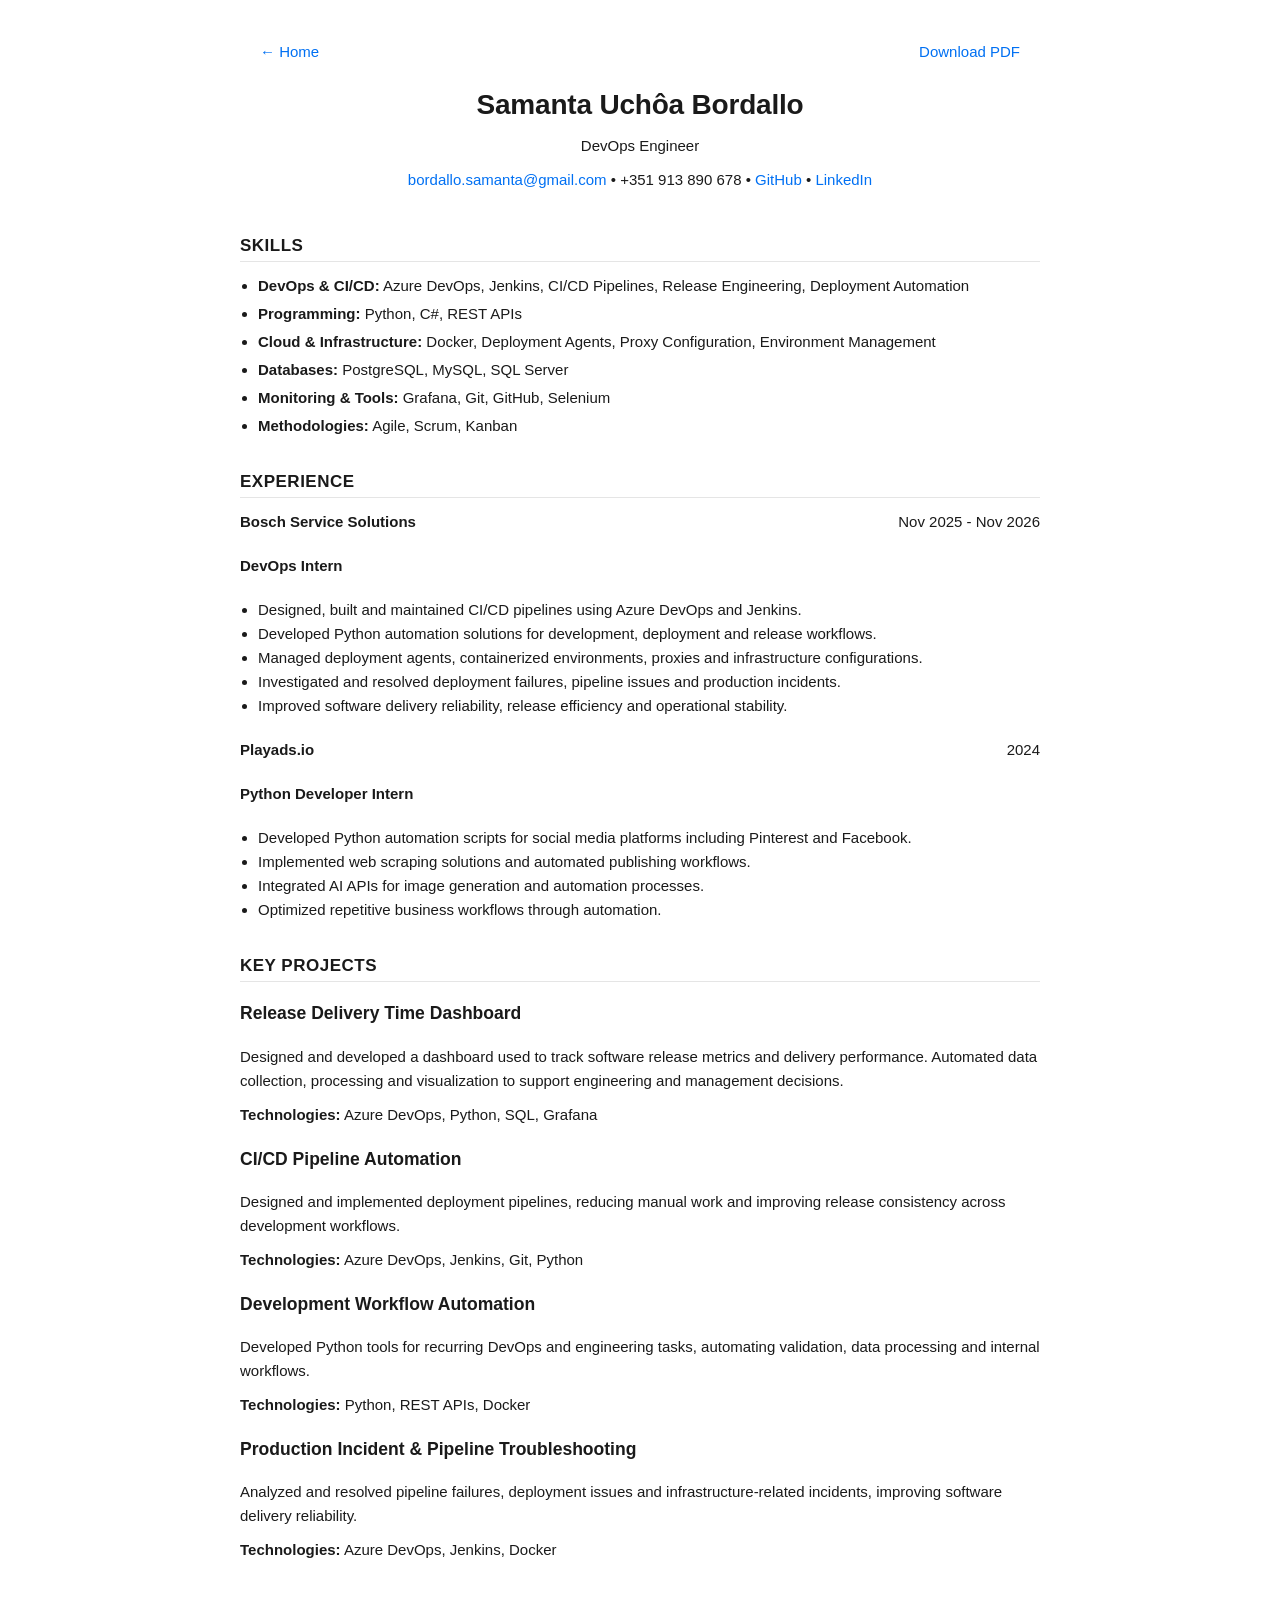
==== cv.html @ a9e8c7e7 "Add landing page, projects page and CV download Move the existing resume to cv.html, add a landing p" ====
<!DOCTYPE html>
<html lang="en">
<head>
    <meta charset="UTF-8">
    <meta name="viewport" content="width=device-width, initial-scale=1.0">
    <title>Samanta Bordallo</title>
    <link rel="stylesheet" href="style.css">
<style>@media print{.noprint{display:none!important}}</style>
</head>
<body>
<p class="noprint" style="max-width:800px;margin:16px auto 0;padding:0 20px;display:flex;justify-content:space-between"><a href="./">← Home</a><a href="Samanta_Bordallo_CV.pdf" download>Download PDF</a></p>

<header>
    <h1>Samanta Uchôa Bordallo</h1>
    <p class="role">DevOps Engineer</p>

    <div class="contact">
        <a href="mailto:bordallo.samanta@gmail.com">bordallo.samanta@gmail.com</a>
        <span>•</span>
        <span>+351 913 890 678</span>
        <span>•</span>
        <a href="https://github.com/samanta-bordallo" target="_blank">GitHub</a>
        <span>•</span>
        <a href="https://www.linkedin.com/in/samanta-bordallo-86805a117/" target="_blank">LinkedIn</a>
    </div>
</header>

<main>

    <!-- SKILLS -->

    <section>
    <h2>Skills</h2>

    <ul class="skills">

        <li>
            <strong>DevOps & CI/CD:</strong>
            Azure DevOps, Jenkins, CI/CD Pipelines, Release Engineering,
            Deployment Automation
        </li>

        <li>
            <strong>Programming:</strong>
            Python, C#, REST APIs
        </li>

        <li>
            <strong>Cloud & Infrastructure:</strong>
            Docker, Deployment Agents, Proxy Configuration,
            Environment Management
        </li>

        <li>
            <strong>Databases:</strong>
            PostgreSQL, MySQL, SQL Server
        </li>

        <li>
            <strong>Monitoring & Tools:</strong>
            Grafana, Git, GitHub, Selenium
        </li>

        <li>
            <strong>Methodologies:</strong>
            Agile, Scrum, Kanban
        </li>

    </ul>
</section>


    <!-- EXPERIENCE -->

    <section>
        <h2>Experience</h2>

        <div class="job">

            <div class="job-header">
                <div>
                    <h3>Bosch Service Solutions</h3>
                    <h4>DevOps Intern</h4>
                </div>
                <span>Nov 2025 - Nov 2026</span>
            </div>

            <ul>
                <li>
                    Designed, built and maintained CI/CD pipelines using
                    Azure DevOps and Jenkins.
                </li>

                <li>
                    Developed Python automation solutions for development,
                    deployment and release workflows.
                </li>

                <li>
                    Managed deployment agents, containerized environments,
                    proxies and infrastructure configurations.
                </li>

                <li>
                    Investigated and resolved deployment failures,
                    pipeline issues and production incidents.
                </li>

                <li>
                    Improved software delivery reliability, release
                    efficiency and operational stability.
                </li>
            </ul>

        </div>


        <div class="job">

            <div class="job-header">
                <div>
                    <h3>Playads.io</h3>
                    <h4>Python Developer Intern</h4>
                </div>
                <span>2024</span>
            </div>

            <ul>
                <li>
                    Developed Python automation scripts for social media
                    platforms including Pinterest and Facebook.
                </li>

                <li>
                    Implemented web scraping solutions and automated
                    publishing workflows.
                </li>

                <li>
                    Integrated AI APIs for image generation
                    and automation processes.
                </li>

                <li>
                    Optimized repetitive business workflows
                    through automation.
                </li>
            </ul>

        </div>

    </section>


    <!-- KEY PROJECTS -->

    <section>
        <h2>Key Projects</h2>

        <div class="project">

            <h3>Release Delivery Time Dashboard</h3>

            <p>
                Designed and developed a dashboard used to track
                software release metrics and delivery performance.
                Automated data collection, processing and visualization
                to support engineering and management decisions.
            </p>

            <p>
                <strong>Technologies:</strong>
                Azure DevOps, Python, SQL, Grafana
            </p>

        </div>


        <div class="project">

            <h3>CI/CD Pipeline Automation</h3>

            <p>
                Designed and implemented deployment pipelines,
                reducing manual work and improving release consistency
                across development workflows.
            </p>

            <p>
                <strong>Technologies:</strong>
                Azure DevOps, Jenkins, Git, Python
            </p>

        </div>


        <div class="project">

            <h3>Development Workflow Automation</h3>

            <p>
                Developed Python tools for recurring DevOps and
                engineering tasks, automating validation,
                data processing and internal workflows.
            </p>

            <p>
                <strong>Technologies:</strong>
                Python, REST APIs, Docker
            </p>

        </div>


        <div class="project">

            <h3>Production Incident & Pipeline Troubleshooting</h3>

            <p>
                Analyzed and resolved pipeline failures,
                deployment issues and infrastructure-related incidents,
                improving software delivery reliability.
            </p>

            <p>
                <strong>Technologies:</strong>
                Azure DevOps, Jenkins, Docker
            </p>

        </div>

    </section>

</main>

</body>
</html>
---- style.css ----
:root {
  --text: #1a1a1a;
  --muted: #555;
  --accent: #0070f3;
  --line: #e5e5e5;
}

body {
  font-family: -apple-system, BlinkMacSystemFont, "Segoe UI", Roboto, Helvetica, Arial, sans-serif;
  color: var(--text);
  background: #fff;
  max-width: 800px;
  margin: 40px auto;
  padding: 0 20px 60px;
  line-height: 1.6;
  font-size: 15px;
}

header {
  text-align: center;
  margin-bottom: 40px;
}

h1 {
  font-size: 28px;
  margin-bottom: 6px;
  letter-spacing: -0.2px;
}

.location {
  color: var(--muted);
  margin-bottom: 4px;
}

.links a {
  color: var(--accent);
  text-decoration: none;
}

.links a:hover {
  text-decoration: underline;
}

section {
  margin-bottom: 30px;
}

h2 {
  font-size: 17px;
  text-transform: uppercase;
  letter-spacing: 0.5px;
  border-bottom: 1px solid var(--line);
  margin-bottom: 12px;
  padding-bottom: 2px;
}

ul {
  margin: 0;
  padding-left: 18px;
}

.skills li {
  margin-bottom: 4px;
}

.job {
  margin-bottom: 20px;
}

.job-header {
  display: flex;
  justify-content: space-between;
  align-items: baseline;
  flex-wrap: wrap;
}

.job-header h3 {
  font-size: 15px;
  font-weight: 600;
  margin: 0;
}

.date {
  color: var(--muted);
  font-size: 14px;
}

a {
  color: var(--accent);
  text-decoration: none;
}

a:hover {
  text-decoration: underline;
}

p {
  margin-top: 6px;
  margin-bottom: 10px;
}
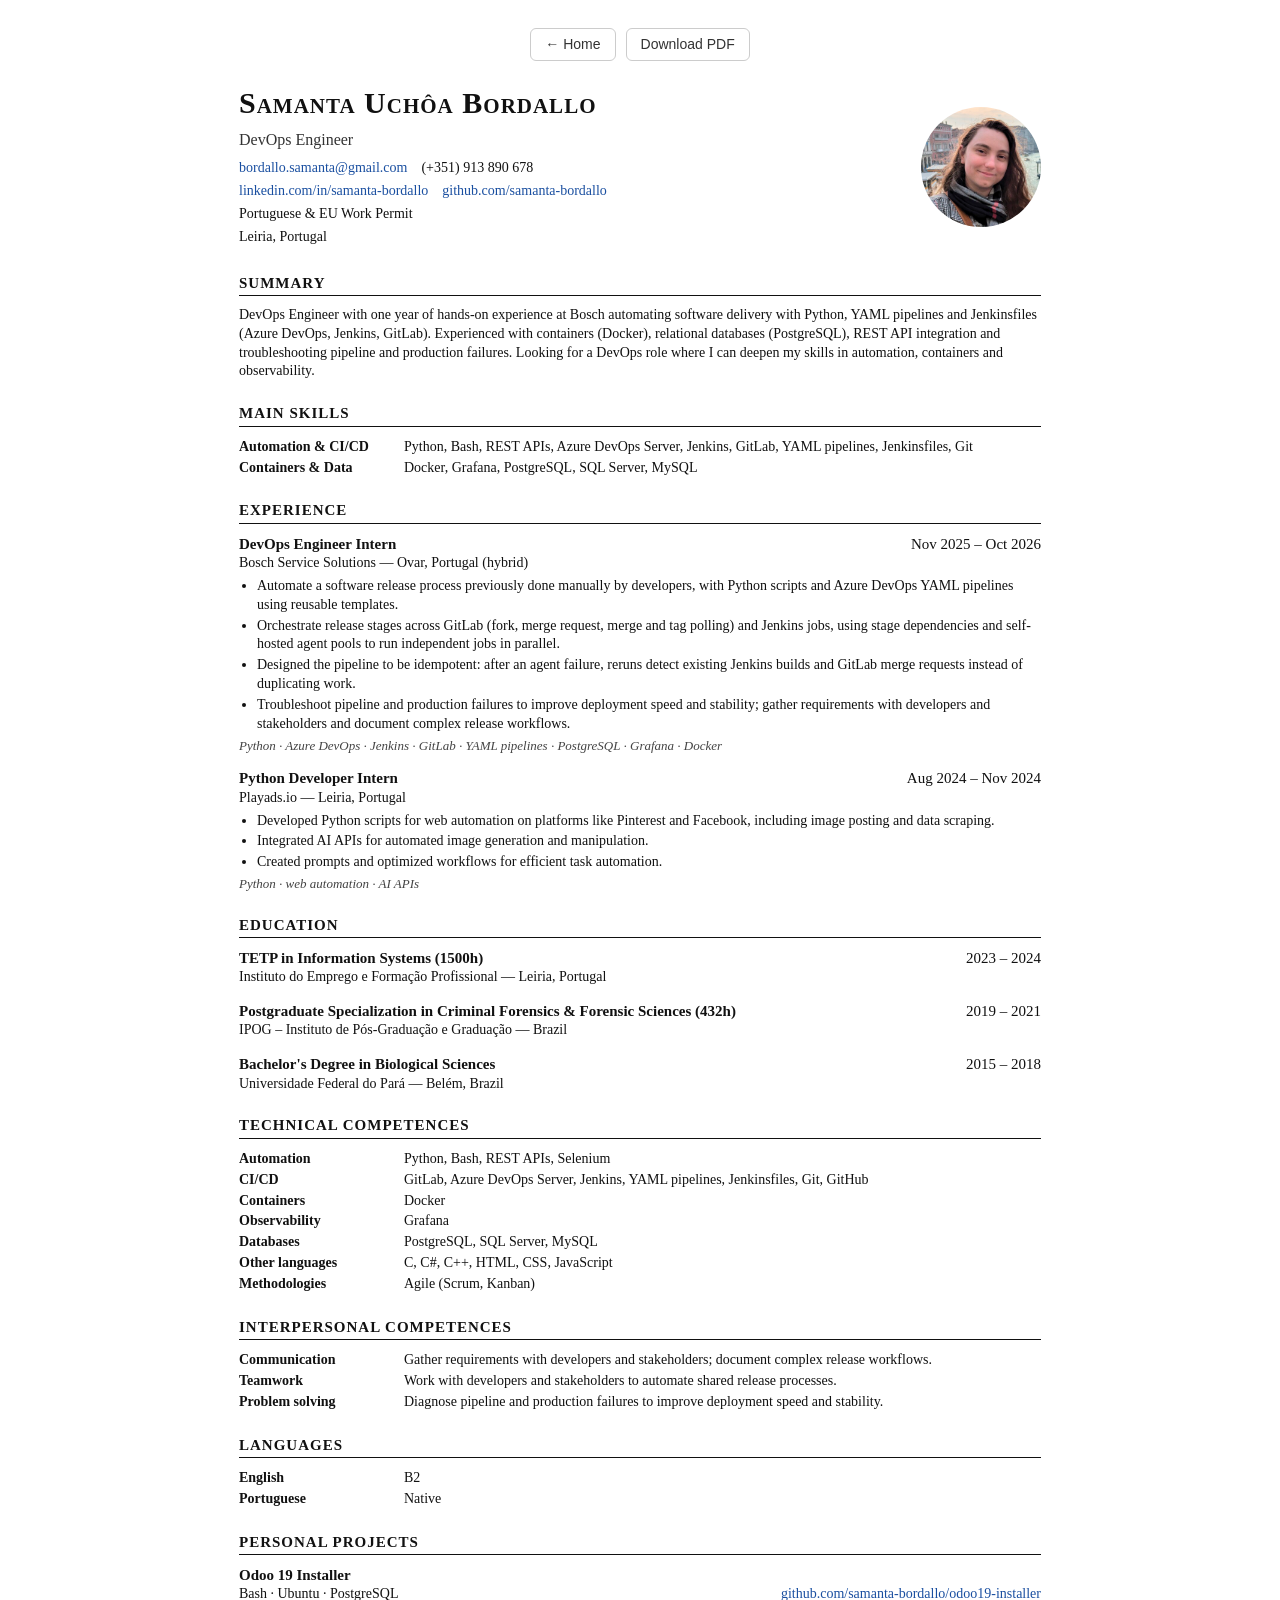
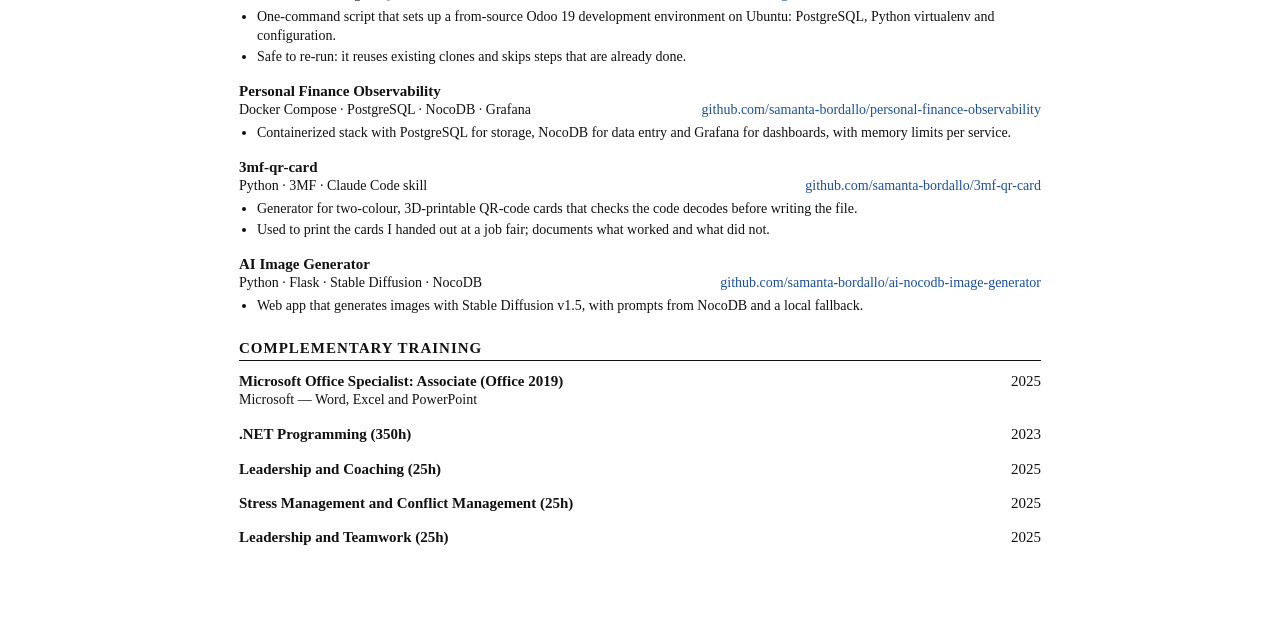
==== commit 9de73dea: "Redesign the CV page and PDF One scrolling page on the site, with a two-page A4 PDF behind the downl" ====
--- a/cv.html
+++ b/cv.html
@@ -1,237 +1,172 @@
 <!DOCTYPE html>
 <html lang="en">
 <head>
-    <meta charset="UTF-8">
-    <meta name="viewport" content="width=device-width, initial-scale=1.0">
-    <title>Samanta Bordallo</title>
-    <link rel="stylesheet" href="style.css">
-<style>@media print{.noprint{display:none!important}}</style>
+<meta charset="UTF-8">
+<meta name="viewport" content="width=device-width, initial-scale=1">
+<title>Samanta Bordallo - CV</title>
+<link rel="stylesheet" href="style.css?v=3">
 </head>
 <body>
-<p class="noprint" style="max-width:800px;margin:16px auto 0;padding:0 20px;display:flex;justify-content:space-between"><a href="./">← Home</a><a href="Samanta_Bordallo_CV.pdf" download>Download PDF</a></p>
 
-<header>
-    <h1>Samanta Uchôa Bordallo</h1>
+<nav class="topnav">
+  <a class="nav" href="./">&larr; Home</a>
+  <a class="nav" href="Samanta_Bordallo_CV.pdf" download>Download PDF</a>
+</nav>
+
+<main id="cv">
+
+<header class="cv-header">
+  <div class="cv-header-data">
+    <h1 class="name">Samanta Uchôa Bordallo</h1>
     <p class="role">DevOps Engineer</p>
-
-    <div class="contact">
-        <a href="mailto:bordallo.samanta@gmail.com">bordallo.samanta@gmail.com</a>
-        <span>•</span>
-        <span>+351 913 890 678</span>
-        <span>•</span>
-        <a href="https://github.com/samanta-bordallo" target="_blank">GitHub</a>
-        <span>•</span>
-        <a href="https://www.linkedin.com/in/samanta-bordallo-86805a117/" target="_blank">LinkedIn</a>
-    </div>
+    <p class="contact">
+      <a href="mailto:bordallo.samanta@gmail.com">bordallo.samanta@gmail.com</a> &nbsp;&nbsp;
+      (+351) 913 890 678
+    </p>
+    <p class="contact">
+      <a href="https://www.linkedin.com/in/samanta-bordallo-86805a117/" target="_blank" rel="noopener">linkedin.com/in/samanta-bordallo</a> &nbsp;&nbsp;
+      <a href="https://github.com/samanta-bordallo" target="_blank" rel="noopener">github.com/samanta-bordallo</a>
+    </p>
+    <p class="contact">Portuguese &amp; EU Work Permit</p>
+    <p class="contact">Leiria, Portugal</p>
+  </div>
+  <img class="cv-photo" src="photo.jpg" alt="Samanta Uchôa Bordallo">
 </header>
 
-<main>
+<h2 class="section">Summary</h2>
+<p class="summary">DevOps Engineer with one year of hands-on experience at Bosch automating software delivery with Python, YAML pipelines and Jenkinsfiles (Azure DevOps, Jenkins, GitLab). Experienced with containers (Docker), relational databases (PostgreSQL), REST API integration and troubleshooting pipeline and production failures. Looking for a DevOps role where I can deepen my skills in automation, containers and observability.</p>
 
-    <!-- SKILLS -->
+<h2 class="section">Main Skills</h2>
+<table class="main-skills">
+  <tbody><tr><td class="k">Automation &amp; CI/CD</td><td>Python, Bash, REST APIs, Azure DevOps Server, Jenkins, GitLab, YAML pipelines, Jenkinsfiles, Git</td></tr>
+  <tr><td class="k">Containers &amp; Data</td><td>Docker, Grafana, PostgreSQL, SQL Server, MySQL</td></tr>
+</tbody></table>
 
-    <section>
-    <h2>Skills</h2>
+<h2 class="section">Experience</h2>
 
-    <ul class="skills">
+<div class="entry">
+  <div class="entry-head"><span class="title">DevOps Engineer Intern</span><span class="date">Nov 2025 – Oct 2026</span></div>
+  <div class="entry-sub"><span class="org">Bosch Service Solutions — Ovar, Portugal (hybrid)</span></div>
+  <ul class="bullets">
+    <li>Automate a software release process previously done manually by developers, with Python scripts and Azure DevOps YAML pipelines using reusable templates.</li>
+    <li>Orchestrate release stages across GitLab (fork, merge request, merge and tag polling) and Jenkins jobs, using stage dependencies and self-hosted agent pools to run independent jobs in parallel.</li>
+    <li>Designed the pipeline to be idempotent: after an agent failure, reruns detect existing Jenkins builds and GitLab merge requests instead of duplicating work.</li>
+    <li>Troubleshoot pipeline and production failures to improve deployment speed and stability; gather requirements with developers and stakeholders and document complex release workflows.</li>
+  </ul>
+  <p class="entry-skills">Python · Azure DevOps · Jenkins · GitLab · YAML pipelines · PostgreSQL · Grafana · Docker</p>
+</div>
 
-        <li>
-            <strong>DevOps & CI/CD:</strong>
-            Azure DevOps, Jenkins, CI/CD Pipelines, Release Engineering,
-            Deployment Automation
-        </li>
+<div class="entry">
+  <div class="entry-head"><span class="title">Python Developer Intern</span><span class="date">Aug 2024 – Nov 2024</span></div>
+  <div class="entry-sub"><span class="org">Playads.io — Leiria, Portugal</span></div>
+  <ul class="bullets">
+    <li>Developed Python scripts for web automation on platforms like Pinterest and Facebook, including image posting and data scraping.</li>
+    <li>Integrated AI APIs for automated image generation and manipulation.</li>
+    <li>Created prompts and optimized workflows for efficient task automation.</li>
+  </ul>
+  <p class="entry-skills">Python · web automation · AI APIs</p>
+</div>
 
-        <li>
-            <strong>Programming:</strong>
-            Python, C#, REST APIs
-        </li>
+<h2 class="section">Education</h2>
 
-        <li>
-            <strong>Cloud & Infrastructure:</strong>
-            Docker, Deployment Agents, Proxy Configuration,
-            Environment Management
-        </li>
+<div class="entry">
+  <div class="entry-head"><span class="title">TETP in Information Systems (1500h)</span><span class="date">2023 – 2024</span></div>
+  <div class="entry-sub"><span class="org">Instituto do Emprego e Formação Profissional — Leiria, Portugal</span></div>
+</div>
 
-        <li>
-            <strong>Databases:</strong>
-            PostgreSQL, MySQL, SQL Server
-        </li>
+<div class="entry">
+  <div class="entry-head"><span class="title">Postgraduate Specialization in Criminal Forensics &amp; Forensic Sciences (432h)</span><span class="date">2019 – 2021</span></div>
+  <div class="entry-sub"><span class="org">IPOG – Instituto de Pós-Graduação e Graduação — Brazil</span></div>
+</div>
 
-        <li>
-            <strong>Monitoring & Tools:</strong>
-            Grafana, Git, GitHub, Selenium
-        </li>
+<div class="entry">
+  <div class="entry-head"><span class="title">Bachelor's Degree in Biological Sciences</span><span class="date">2015 – 2018</span></div>
+  <div class="entry-sub"><span class="org">Universidade Federal do Pará — Belém, Brazil</span></div>
+</div>
 
-        <li>
-            <strong>Methodologies:</strong>
-            Agile, Scrum, Kanban
-        </li>
+<div class="page2">
 
-    </ul>
-</section>
+<h2 class="section">Technical Competences</h2>
+<table class="main-skills">
+  <tr><td class="k">Automation</td><td>Python, Bash, REST APIs, Selenium</td></tr>
+  <tr><td class="k">CI/CD</td><td>GitLab, Azure DevOps Server, Jenkins, YAML pipelines, Jenkinsfiles, Git, GitHub</td></tr>
+  <tr><td class="k">Containers</td><td>Docker</td></tr>
+  <tr><td class="k">Observability</td><td>Grafana</td></tr>
+  <tr><td class="k">Databases</td><td>PostgreSQL, SQL Server, MySQL</td></tr>
+  <tr><td class="k">Other languages</td><td>C, C#, C++, HTML, CSS, JavaScript</td></tr>
+  <tr><td class="k">Methodologies</td><td>Agile (Scrum, Kanban)</td></tr>
+</table>
 
+<h2 class="section">Interpersonal Competences</h2>
+<table class="main-skills">
+  <tr><td class="k">Communication</td><td>Gather requirements with developers and stakeholders; document complex release workflows.</td></tr>
+  <tr><td class="k">Teamwork</td><td>Work with developers and stakeholders to automate shared release processes.</td></tr>
+  <tr><td class="k">Problem solving</td><td>Diagnose pipeline and production failures to improve deployment speed and stability.</td></tr>
+</table>
 
-    <!-- EXPERIENCE -->
+<h2 class="section">Languages</h2>
+<table class="main-skills">
+  <tr><td class="k">English</td><td>B2</td></tr>
+  <tr><td class="k">Portuguese</td><td>Native</td></tr>
+</table>
 
-    <section>
-        <h2>Experience</h2>
+<h2 class="section">Personal Projects</h2>
 
-        <div class="job">
+<div class="entry">
+  <div class="entry-head"><span class="title">Odoo 19 Installer</span></div>
+  <div class="entry-sub"><span class="org">Bash · Ubuntu · PostgreSQL</span><span class="link"><a href="https://github.com/samanta-bordallo/odoo19-installer" target="_blank" rel="noopener">github.com/samanta-bordallo/odoo19-installer</a></span></div>
+  <ul class="bullets">
+    <li>One-command script that sets up a from-source Odoo 19 development environment on Ubuntu: PostgreSQL, Python virtualenv and configuration.</li>
+    <li>Safe to re-run: it reuses existing clones and skips steps that are already done.</li>
+  </ul>
+</div>
 
-            <div class="job-header">
-                <div>
-                    <h3>Bosch Service Solutions</h3>
-                    <h4>DevOps Intern</h4>
-                </div>
-                <span>Nov 2025 - Nov 2026</span>
-            </div>
+<div class="entry">
+  <div class="entry-head"><span class="title">Personal Finance Observability</span></div>
+  <div class="entry-sub"><span class="org">Docker Compose · PostgreSQL · NocoDB · Grafana</span><span class="link"><a href="https://github.com/samanta-bordallo/personal-finance-observability" target="_blank" rel="noopener">github.com/samanta-bordallo/personal-finance-observability</a></span></div>
+  <ul class="bullets">
+    <li>Containerized stack with PostgreSQL for storage, NocoDB for data entry and Grafana for dashboards, with memory limits per service.</li>
+  </ul>
+</div>
 
-            <ul>
-                <li>
-                    Designed, built and maintained CI/CD pipelines using
-                    Azure DevOps and Jenkins.
-                </li>
+<div class="entry">
+  <div class="entry-head"><span class="title">3mf-qr-card</span></div>
+  <div class="entry-sub"><span class="org">Python · 3MF · Claude Code skill</span><span class="link"><a href="https://github.com/samanta-bordallo/3mf-qr-card" target="_blank" rel="noopener">github.com/samanta-bordallo/3mf-qr-card</a></span></div>
+  <ul class="bullets">
+    <li>Generator for two-colour, 3D-printable QR-code cards that checks the code decodes before writing the file.</li>
+    <li>Used to print the cards I handed out at a job fair; documents what worked and what did not.</li>
+  </ul>
+</div>
 
-                <li>
-                    Developed Python automation solutions for development,
-                    deployment and release workflows.
-                </li>
+<div class="entry">
+  <div class="entry-head"><span class="title">AI Image Generator</span></div>
+  <div class="entry-sub"><span class="org">Python · Flask · Stable Diffusion · NocoDB</span><span class="link"><a href="https://github.com/samanta-bordallo/ai-nocodb-image-generator" target="_blank" rel="noopener">github.com/samanta-bordallo/ai-nocodb-image-generator</a></span></div>
+  <ul class="bullets">
+    <li>Web app that generates images with Stable Diffusion v1.5, with prompts from NocoDB and a local fallback.</li>
+  </ul>
+</div>
 
-                <li>
-                    Managed deployment agents, containerized environments,
-                    proxies and infrastructure configurations.
-                </li>
+<h2 class="section">Complementary Training</h2>
 
-                <li>
-                    Investigated and resolved deployment failures,
-                    pipeline issues and production incidents.
-                </li>
+<div class="entry">
+  <div class="entry-head"><span class="title">Microsoft Office Specialist: Associate (Office 2019)</span><span class="date">2025</span></div>
+  <div class="entry-sub"><span class="org">Microsoft — Word, Excel and PowerPoint</span></div>
+</div>
 
-                <li>
-                    Improved software delivery reliability, release
-                    efficiency and operational stability.
-                </li>
-            </ul>
+<div class="entry">
+  <div class="entry-head"><span class="title">.NET Programming (350h)</span><span class="date">2023</span></div>
+</div>
+<div class="entry">
+  <div class="entry-head"><span class="title">Leadership and Coaching (25h)</span><span class="date">2025</span></div>
+</div>
+<div class="entry">
+  <div class="entry-head"><span class="title">Stress Management and Conflict Management (25h)</span><span class="date">2025</span></div>
+</div>
+<div class="entry">
+  <div class="entry-head"><span class="title">Leadership and Teamwork (25h)</span><span class="date">2025</span></div>
+</div>
 
-        </div>
-
-
-        <div class="job">
-
-            <div class="job-header">
-                <div>
-                    <h3>Playads.io</h3>
-                    <h4>Python Developer Intern</h4>
-                </div>
-                <span>2024</span>
-            </div>
-
-            <ul>
-                <li>
-                    Developed Python automation scripts for social media
-                    platforms including Pinterest and Facebook.
-                </li>
-
-                <li>
-                    Implemented web scraping solutions and automated
-                    publishing workflows.
-                </li>
-
-                <li>
-                    Integrated AI APIs for image generation
-                    and automation processes.
-                </li>
-
-                <li>
-                    Optimized repetitive business workflows
-                    through automation.
-                </li>
-            </ul>
-
-        </div>
-
-    </section>
-
-
-    <!-- KEY PROJECTS -->
-
-    <section>
-        <h2>Key Projects</h2>
-
-        <div class="project">
-
-            <h3>Release Delivery Time Dashboard</h3>
-
-            <p>
-                Designed and developed a dashboard used to track
-                software release metrics and delivery performance.
-                Automated data collection, processing and visualization
-                to support engineering and management decisions.
-            </p>
-
-            <p>
-                <strong>Technologies:</strong>
-                Azure DevOps, Python, SQL, Grafana
-            </p>
-
-        </div>
-
-
-        <div class="project">
-
-            <h3>CI/CD Pipeline Automation</h3>
-
-            <p>
-                Designed and implemented deployment pipelines,
-                reducing manual work and improving release consistency
-                across development workflows.
-            </p>
-
-            <p>
-                <strong>Technologies:</strong>
-                Azure DevOps, Jenkins, Git, Python
-            </p>
-
-        </div>
-
-
-        <div class="project">
-
-            <h3>Development Workflow Automation</h3>
-
-            <p>
-                Developed Python tools for recurring DevOps and
-                engineering tasks, automating validation,
-                data processing and internal workflows.
-            </p>
-
-            <p>
-                <strong>Technologies:</strong>
-                Python, REST APIs, Docker
-            </p>
-
-        </div>
-
-
-        <div class="project">
-
-            <h3>Production Incident & Pipeline Troubleshooting</h3>
-
-            <p>
-                Analyzed and resolved pipeline failures,
-                deployment issues and infrastructure-related incidents,
-                improving software delivery reliability.
-            </p>
-
-            <p>
-                <strong>Technologies:</strong>
-                Azure DevOps, Jenkins, Docker
-            </p>
-
-        </div>
-
-    </section>
-
+</div>
 </main>
-
 </body>
 </html>
--- a/style.css
+++ b/style.css
@@ -1,100 +1,135 @@
-:root {
-  --text: #1a1a1a;
-  --muted: #555;
-  --accent: #0070f3;
-  --line: #e5e5e5;
+* { box-sizing: border-box; }
+body {
+  font-family: "Georgia", "Times New Roman", serif;
+  color: #111;
+  max-width: 850px;
+  margin: 0 auto;
+  padding: 28px 24px 60px;
+  line-height: 1.35;
+  background: #fff;
+}
+.topnav {
+  display: flex;
+  gap: 10px;
+  justify-content: center;
+  margin-bottom: 22px;
+  font-family: Arial, sans-serif;
+}
+.topnav a {
+  padding: 6px 14px;
+  border: 1px solid #ccc;
+  border-radius: 6px;
+  text-decoration: none;
+  color: #333;
+  font-size: 14px;
+}
+.topnav a.active {
+  background: #111;
+  color: #fff;
+  border-color: #111;
+}
+h1.name {
+  text-align: center;
+  font-variant: small-caps;
+  letter-spacing: 1px;
+  font-size: 30px;
+  margin: 0 0 6px;
+  font-weight: bold;
+}
+.role {
+  text-align: center;
+  font-size: 16px;
+  margin: 0 0 8px;
+  color: #333;
+}
+.contact {
+  text-align: center;
+  font-size: 14px;
+  margin: 0 0 4px;
+}
+.contact a { color: #1a4fa0; text-decoration: none; }
+.cv-header { display: flex; align-items: center; justify-content: space-between; gap: 20px; }
+.cv-header-data { flex: 1; min-width: 0; }
+.cv-header .name, .cv-header .contact, .cv-header .role { text-align: left; }
+.cv-photo {
+  width: 120px;
+  height: 120px;
+  flex-shrink: 0;
+  object-fit: cover;
+  border-radius: 50%;
+}
+.contact a:hover { text-decoration: underline; }
+h2.section {
+  text-transform: uppercase;
+  font-size: 15px;
+  letter-spacing: 1px;
+  border-bottom: 1px solid #111;
+  padding-bottom: 2px;
+  margin: 22px 0 10px;
+}
+.summary { font-size: 14px; margin: 0; }
+table.main-skills { width: 100%; border-collapse: collapse; font-size: 14px; }
+table.main-skills td { padding: 1px 0; vertical-align: top; }
+table.main-skills td.k { font-weight: bold; width: 165px; white-space: nowrap; }
+.entry-skills { font-size: 13px; font-style: italic; color: #444; margin: 3px 0 0; }
+.entry { margin-bottom: 14px; }
+.entry-head { display: flex; justify-content: space-between; font-size: 15px; }
+.entry-head .title { font-weight: bold; }
+.entry-head .date { font-style: normal; white-space: nowrap; }
+.entry-sub { display: flex; justify-content: space-between; font-size: 14px; margin-bottom: 4px; }
+.entry-sub .org { font-style: normal; }
+.entry-sub .link a { color: #1a4fa0; text-decoration: none; }
+.entry-sub .link a:hover { text-decoration: underline; }
+ul.bullets { margin: 4px 0 0; padding-left: 18px; font-size: 14px; }
+ul.bullets li { margin-bottom: 2px; }
+
+.editnote {
+  background: #fff8e1;
+  border: 1px solid #e3c766;
+  border-radius: 6px;
+  padding: 8px 12px;
+  font-family: Arial, sans-serif;
+  font-size: 13px;
+  margin: 14px 0;
+  color: #5a4a00;
 }
 
-body {
-  font-family: -apple-system, BlinkMacSystemFont, "Segoe UI", Roboto, Helvetica, Arial, sans-serif;
-  color: var(--text);
-  background: #fff;
-  max-width: 800px;
-  margin: 40px auto;
-  padding: 0 20px 60px;
-  line-height: 1.6;
-  font-size: 15px;
+.placeholder {
+  font-family: Arial, sans-serif;
+  text-align: center;
+  color: #666;
+  margin-top: 80px;
+}
+.placeholder h2 { color: #333; }
+.topnav button {
+  padding: 6px 14px;
+  border: 1px solid #1a4fa0;
+  border-radius: 6px;
+  background: #1a4fa0;
+  color: #fff;
+  font-size: 14px;
+}
+.status { text-align: center; font-family: Arial, sans-serif; font-size: 13px; color: #555; min-height: 16px; margin: -12px 0 10px; }
+#cv [contenteditable="true"] { outline: 2px solid #e3a800; background: #fffbe6; }
+@page { size: A4; margin: 10mm 12mm; }
+@media print {
+  .topnav, .status { display: none; }
+  body { max-width: none; margin: 0; padding: 0; line-height: 1.25; zoom: 1.10; }
+  h2.section { margin: 10px 0 5px; }
+  .entry { margin-bottom: 7px; }
+  .cv-photo { width: 100px; height: 100px; }
+  ul.bullets { margin-top: 2px; }
+  ul.bullets li { margin-bottom: 0; }
+  .entry { break-inside: avoid; }
+  h2.section { break-after: avoid; }
 }
 
-header {
-  text-align: center;
-  margin-bottom: 40px;
+/* Web view (cv.html on the portfolio): phone layout and page split when printing the site page */
+@media screen and (max-width: 640px) {
+  body { padding: 18px 16px 48px; }
+  .cv-header { flex-direction: column-reverse; align-items: flex-start; }
+  .entry-head, .entry-sub { flex-direction: column; }
+  .entry-sub .link { word-break: break-all; }
+  table.main-skills td.k { width: auto; white-space: normal; padding-right: 12px; }
 }
-
-h1 {
-  font-size: 28px;
-  margin-bottom: 6px;
-  letter-spacing: -0.2px;
-}
-
-.location {
-  color: var(--muted);
-  margin-bottom: 4px;
-}
-
-.links a {
-  color: var(--accent);
-  text-decoration: none;
-}
-
-.links a:hover {
-  text-decoration: underline;
-}
-
-section {
-  margin-bottom: 30px;
-}
-
-h2 {
-  font-size: 17px;
-  text-transform: uppercase;
-  letter-spacing: 0.5px;
-  border-bottom: 1px solid var(--line);
-  margin-bottom: 12px;
-  padding-bottom: 2px;
-}
-
-ul {
-  margin: 0;
-  padding-left: 18px;
-}
-
-.skills li {
-  margin-bottom: 4px;
-}
-
-.job {
-  margin-bottom: 20px;
-}
-
-.job-header {
-  display: flex;
-  justify-content: space-between;
-  align-items: baseline;
-  flex-wrap: wrap;
-}
-
-.job-header h3 {
-  font-size: 15px;
-  font-weight: 600;
-  margin: 0;
-}
-
-.date {
-  color: var(--muted);
-  font-size: 14px;
-}
-
-a {
-  color: var(--accent);
-  text-decoration: none;
-}
-
-a:hover {
-  text-decoration: underline;
-}
-
-p {
-  margin-top: 6px;
-  margin-bottom: 10px;
-}
+@media print { .page2 { break-before: page; } }
